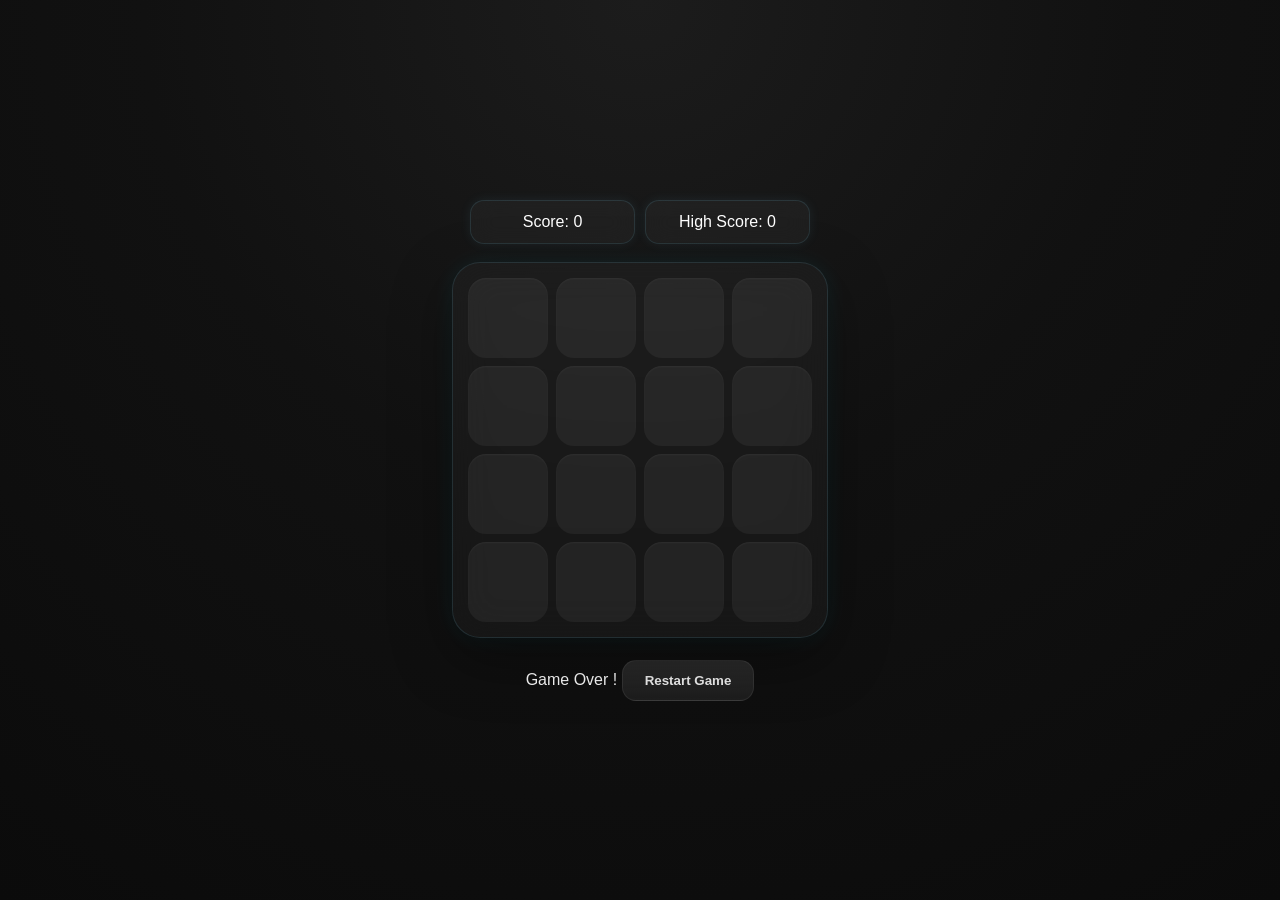
==== games/2048/index.html @ 2ca39471 "Made HTML and CSS for 2024" ====
<!DOCTYPE html>
<html lang="en">
<head>
    <meta charset="UTF-8">
    <meta name="viewport" content="width=device-width, initial-scale=1.0">
    <link rel="stylesheet" href="style.css">
    <title>2048</title>
</head>

<body>
     
    <div class = "score-container">
        <div> Score: <span id = "current-score">0</span></div>
        <div> High Score: <span id = "high-score">0</span></div>
    </div>

    <div class = "game-container">
        <div class = "grid">
            <div class = "cell" data-row="0" data-col="0"></div>
            <div class = "cell" data-row="0" data-col="1"></div>
            <div class = "cell" data-row="0" data-col="2"></div>
            <div class = "cell" data-row="0" data-col="3"></div>
            <div class = "cell" data-row="1" data-col="0"></div>
            <div class = "cell" data-row="1" data-col="1"></div>
            <div class = "cell" data-row="1" data-col="2"></div>
            <div class = "cell" data-row="1" data-col="3"></div>
            <div class = "cell" data-row="2" data-col="0"></div>
            <div class = "cell" data-row="2" data-col="1"></div>
            <div class = "cell" data-row="2" data-col="2"></div>
            <div class = "cell" data-row="2" data-col="3"></div>
            <div class = "cell" data-row="3" data-col="0"></div>
            <div class = "cell" data-row="3" data-col="1"></div>
            <div class = "cell" data-row="3" data-col="2"></div>
            <div class = "cell" data-row="3" data-col="3"></div>
        </div>
    </div>

    <div id = "game-over">
        Game Over !
        <button id = "restart-btn"> Restart Game </button>
    </div>

    <script src = "index.js"></script>
</body>
</html>
---- games/2048/style.css ----
@import url('https://fonts.googleapis.com/css2?family=Poppins:wght@300;400;500;600;700&display=swap');

*{
    margin:0;
    padding:0;
    box-sizing:border-box;
}

body{
    font-family:'Inter',sans-serif;
    min-height:100vh;
    display:flex;
    flex-direction:column;
    align-items:center;
    justify-content:center;
    overflow:hidden;
    background:
        radial-gradient(circle at top,
        #1c1c1c 0%,
        #111 45%,
        #0b0b0b 100%);
    color:#fff;
}

.score-container{
    width:340px;
    display:flex;
    justify-content:space-between;
    margin-bottom:18px;
    gap:10px;
}

.score-container div{
    flex:1;
    text-align:center;
    padding:12px;
    border-radius:14px;
    background:rgba(255,255,255,.04);
    backdrop-filter:blur(12px);
    border:1px solid rgba(120,220,255,.12);
    box-shadow:
        0 0 12px rgba(120,220,255,.08);
}

.game-container{
    padding:15px;
    border-radius:28px;
    background:rgba(255,255,255,.03);
    backdrop-filter:blur(20px);
    border:1px solid rgba(120,220,255,.12);
    box-shadow:
        0 20px 60px rgba(0,0,0,.4),
        0 0 25px rgba(0,229,255,.08);
}


.grid{
    display:grid;
    grid-template-columns:repeat(4, 80px);
    gap:8px;
}

.cell{
    width:80px;
    height:80px;
    border-radius:18px;
    display:flex;
    align-items:center;
    justify-content:center;
    font-size:1.6rem;
    font-weight:700;
    color:white;
    background:rgba(255,255,255,.05);
    transition:all .2s ease;
    box-shadow: inset 0 1px 2px rgba(255,255,255,.05);
}

.score-container div{
    flex:1;
    text-align:center;
    padding:12px;
    border-radius:14px;
    background:rgba(255,255,255,.04);
    backdrop-filter:blur(12px);
    border:1px solid rgba(120,220,255,.12);
    box-shadow: 0 0 12px rgba(120,220,255,.08);
}

#restart-btn{
    margin-top:22px;
    padding:12px 22px;
    border:none;
    border-radius:14px;
    background:linear-gradient(
        180deg,
        #2c2c2c,
        #1d1d1d
    );
    color:#f2f2f2;
    font-weight:600;
    cursor:pointer;
    border:1px solid rgba(255,255,255,.08);
    transition:.2s;
}

#restart-btn:hover{
    transform:translateY(-2px);
    box-shadow:0 0 18px rgba(0,229,255,.18);
}
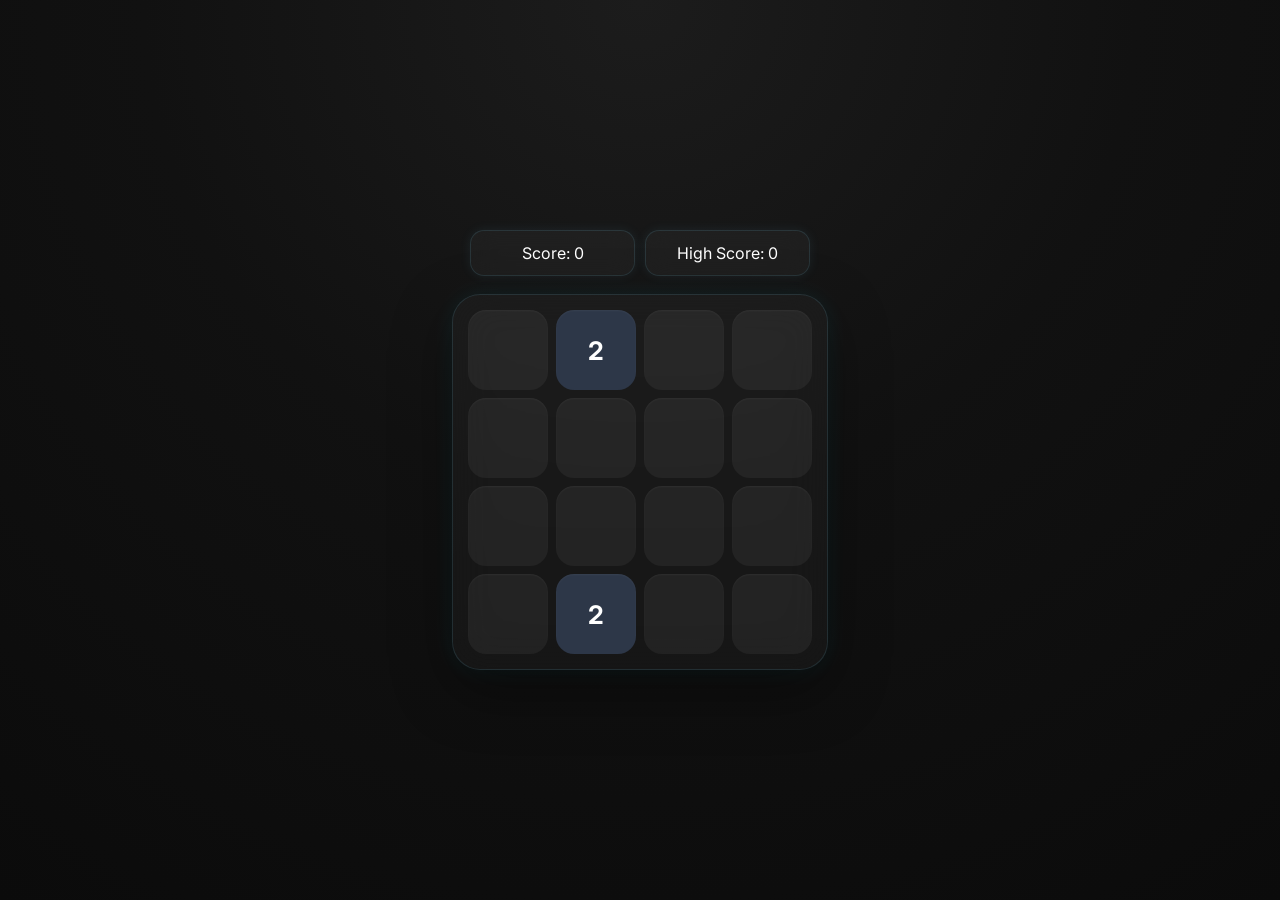
==== commit 7219a10b: "Added bg.js for 2048 and few optimisation" ====
--- a/games/2048/index.html
+++ b/games/2048/index.html
@@ -8,7 +8,8 @@
 </head>
 
 <body>
-     
+    <canvas id="bg"></canvas>
+
     <div class = "score-container">
         <div> Score: <span id = "current-score">0</span></div>
         <div> High Score: <span id = "high-score">0</span></div>
@@ -40,6 +41,7 @@
         <button id = "restart-btn"> Restart Game </button>
     </div>
 
+    <script src = "bg.js"></script>
     <script src = "index.js"></script>
 </body>
 </html>
--- a/games/2048/style.css
+++ b/games/2048/style.css
@@ -1,9 +1,19 @@
-@import url('https://fonts.googleapis.com/css2?family=Poppins:wght@300;400;500;600;700&display=swap');
+@import url('https://fonts.googleapis.com/css2?family=Inter:wght@400;500;600;700&display=swap');
 
 *{
     margin:0;
     padding:0;
     box-sizing:border-box;
+}
+
+#bg {
+    position: fixed;
+    inset: 0;
+    top: 0;
+    left: 0;
+    width: 100%;
+    height: 100%;
+    z-index: -1;
 }
 
 body{
@@ -14,12 +24,24 @@
     align-items:center;
     justify-content:center;
     overflow:hidden;
+    touch-action:none;
+    user-select:none;
+    -webkit-user-select:none;
     background:
         radial-gradient(circle at top,
         #1c1c1c 0%,
         #111 45%,
         #0b0b0b 100%);
     color:#fff;
+}
+
+h1{
+    font-size:2.5rem;
+    font-weight:600;
+    letter-spacing:-0.03em;
+    margin-bottom:25px;
+    color:#f8f8f8;
+    text-shadow:0 0 15px rgba(0,229,255,.2);
 }
 
 .score-container{
@@ -51,8 +73,9 @@
     box-shadow:
         0 20px 60px rgba(0,0,0,.4),
         0 0 25px rgba(0,229,255,.08);
-}
-
+    position: relative;
+    z-index: 2;
+}
 
 .grid{
     display:grid;
@@ -71,19 +94,79 @@
     font-weight:700;
     color:white;
     background:rgba(255,255,255,.05);
-    transition:all .2s ease;
-    box-shadow: inset 0 1px 2px rgba(255,255,255,.05);
-}
-
-.score-container div{
-    flex:1;
-    text-align:center;
-    padding:12px;
-    border-radius:14px;
-    background:rgba(255,255,255,.04);
-    backdrop-filter:blur(12px);
-    border:1px solid rgba(120,220,255,.12);
-    box-shadow: 0 0 12px rgba(120,220,255,.08);
+    transition:
+        transform 0.12s ease,
+        background 0.2s ease,
+        box-shadow 0.2s ease;
+    box-shadow:
+        inset 0 1px 2px rgba(255,255,255,.05);
+}
+
+.cell:hover{
+    transform:translateY(-2px);
+}
+
+.cell[data-value="2"]{
+    background:#2d3748;
+}
+
+.cell[data-value="4"]{
+    background:#334155;
+}
+
+.cell[data-value="8"]{
+    background:#0369a1;
+    box-shadow:0 0 15px rgba(3,105,161,.4);
+}
+
+.cell[data-value="16"]{
+    background:#0891b2;
+    box-shadow:0 0 15px rgba(8,145,178,.4);
+}
+
+.cell[data-value="32"]{
+    background:#0ea5e9;
+    box-shadow:0 0 18px rgba(14,165,233,.45);
+}
+
+.cell[data-value="64"]{
+    background:#06b6d4;
+    box-shadow:0 0 20px rgba(6,182,212,.5);
+}
+
+.cell[data-value="128"]{
+    background:#14b8a6;
+    box-shadow:0 0 20px rgba(20,184,166,.5);
+}
+
+.cell[data-value="256"]{
+    background:#10b981;
+    box-shadow:0 0 22px rgba(16,185,129,.55);
+}
+
+.cell[data-value="512"]{
+    background:#22c55e;
+    box-shadow:0 0 24px rgba(34,197,94,.6);
+}
+
+.cell[data-value="1024"]{
+    background:#84cc16;
+    box-shadow:0 0 26px rgba(132,204,22,.65);
+}
+
+.cell[data-value="2048"]{
+    background:#eab308;
+    color:#111;
+    box-shadow:
+        0 0 15px rgba(234,179,8,.8),
+        0 0 35px rgba(234,179,8,.5);
+}
+
+.cell[data-value="4096"]{
+    background:#f97316;
+    box-shadow:
+        0 0 18px rgba(249,115,22,.8),
+        0 0 40px rgba(249,115,22,.5);
 }
 
 #restart-btn{
@@ -107,3 +190,64 @@
     transform:translateY(-2px);
     box-shadow:0 0 18px rgba(0,229,255,.18);
 }
+
+#game-over{
+    position:fixed;
+    top:50%;
+    left:50%;
+    transform:translate(-50%,-50%);
+    display:none;
+    flex-direction:column;
+    align-items:center;
+    gap:15px;
+
+    padding:30px;
+    border-radius:22px;
+
+    background:rgba(20,20,20,.9);
+    backdrop-filter:blur(20px);
+
+    border:1px solid rgba(120,220,255,.15);
+
+    box-shadow:
+        0 0 25px rgba(0,229,255,.15),
+        0 20px 60px rgba(0,0,0,.5);
+
+    color:white;
+    animation:popup .3s ease;
+}
+
+.new-tile{
+    animation: pop .18s ease;
+}
+
+@keyframes pop{
+    0%{
+        transform:scale(0);
+        opacity:0;
+    }
+
+    70%{
+        transform:scale(1.12);
+    }
+
+    100%{
+        transform:scale(1);
+        opacity:1;
+    }
+}
+
+.merged-tile{
+    animation: merge .18s ease;
+}
+
+@keyframes merge{
+    0%{
+        transform:scale(1.25);
+    }
+
+    100%{
+        transform:scale(1);
+    }
+}
+
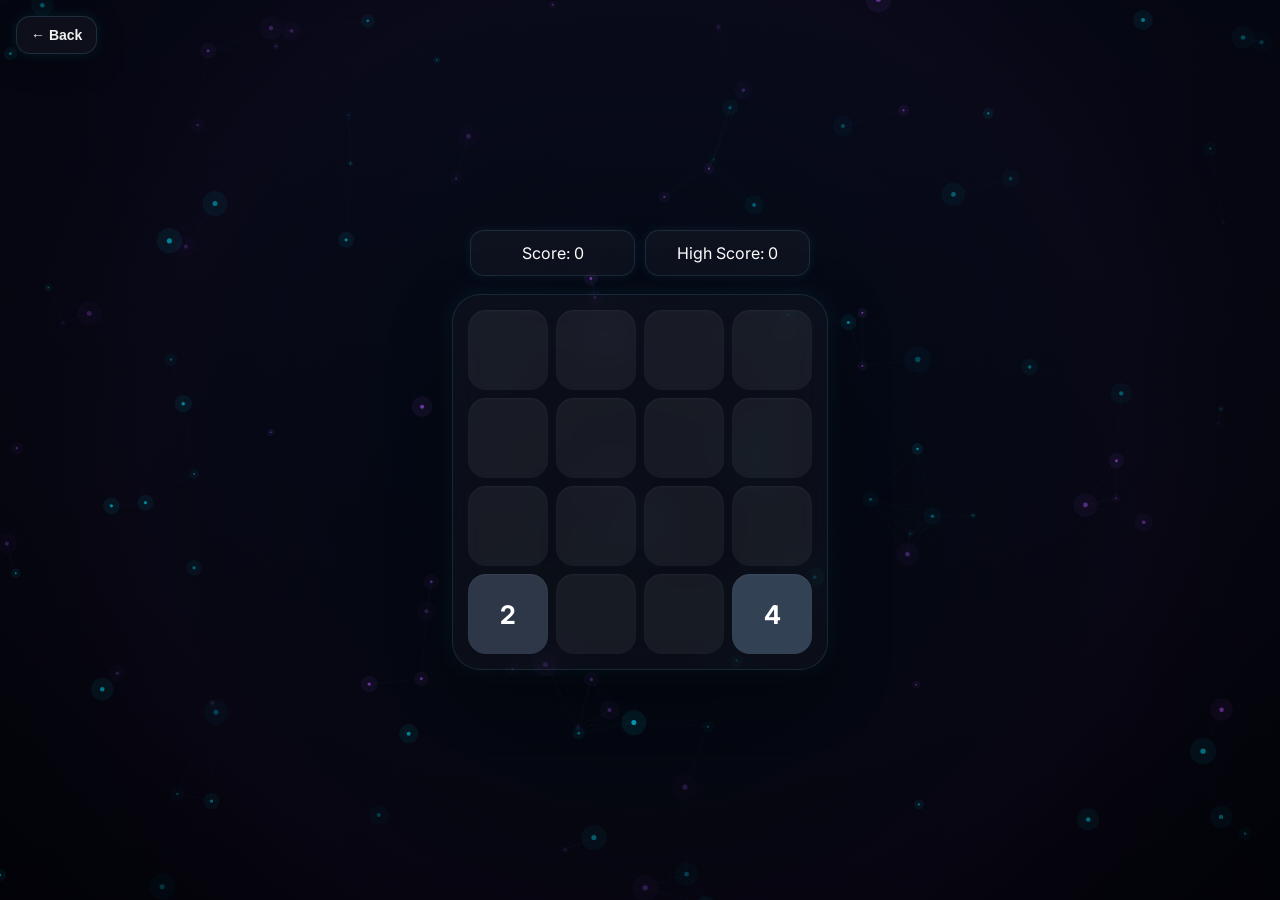
==== commit e5d68b2b: "Added back buttons" ====
--- a/games/2048/index.html
+++ b/games/2048/index.html
@@ -9,6 +9,7 @@
 
 <body>
     <canvas id="bg"></canvas>
+    <button class="back-btn" onclick="goBack()">← Back</button>
 
     <div class = "score-container">
         <div> Score: <span id = "current-score">0</span></div>
--- a/games/2048/style.css
+++ b/games/2048/style.css
@@ -50,6 +50,7 @@
     justify-content:space-between;
     margin-bottom:18px;
     gap:10px;
+    z-index: 2;
 }
 
 .score-container div{
@@ -200,21 +201,18 @@
     flex-direction:column;
     align-items:center;
     gap:15px;
-
     padding:30px;
     border-radius:22px;
-
     background:rgba(20,20,20,.9);
     backdrop-filter:blur(20px);
-
     border:1px solid rgba(120,220,255,.15);
-
     box-shadow:
         0 0 25px rgba(0,229,255,.15),
         0 20px 60px rgba(0,0,0,.5);
 
     color:white;
     animation:popup .3s ease;
+    z-index: 999;
 }
 
 .new-tile{
@@ -251,3 +249,30 @@
     }
 }
 
+.back-btn{
+    position: fixed;
+    top: 16px;
+    left: 16px;
+    padding: 10px 14px;
+    border-radius: 14px;
+    border: 1px solid rgba(120,220,255,.15);
+    background: rgba(255,255,255,.04);
+    backdrop-filter: blur(12px);
+    color: #f2f2f2;
+    font-weight: 600;
+    font-size: 14px;
+    cursor: pointer;
+    z-index: 1000;
+    transition: 0.2s ease;
+    box-shadow:
+        0 0 12px rgba(0,229,255,.10),
+        0 10px 30px rgba(0,0,0,.3);
+}
+
+.back-btn:hover{
+    transform: translateY(-2px);
+    background: rgba(255,255,255,.07);
+    box-shadow:
+        0 0 18px rgba(0,229,255,.25),
+        0 15px 40px rgba(0,0,0,.4);
+}
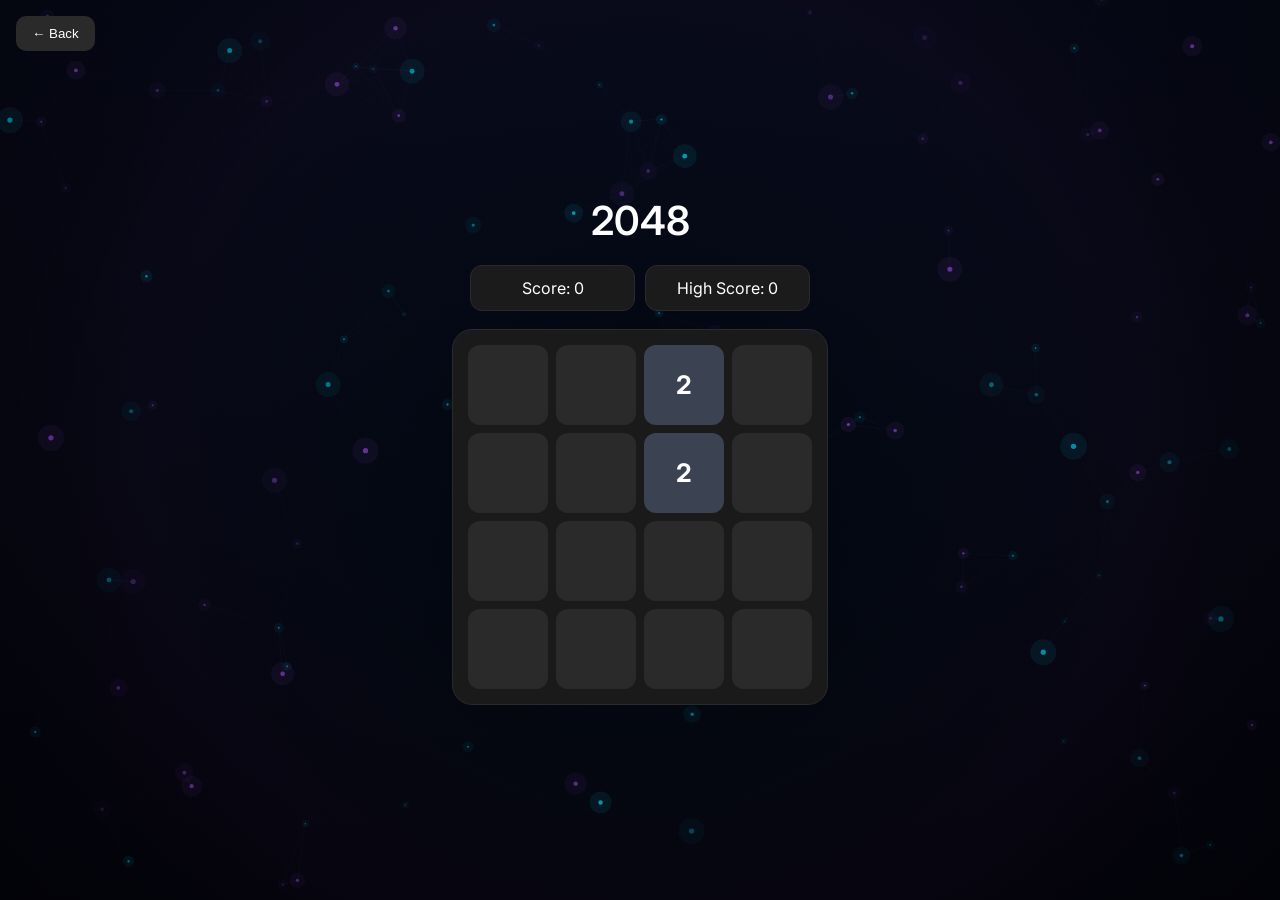
==== commit b6819481: "Fixed HTML consistency" ====
--- a/games/2048/index.html
+++ b/games/2048/index.html
@@ -4,6 +4,7 @@
     <meta charset="UTF-8">
     <meta name="viewport" content="width=device-width, initial-scale=1.0">
     <link rel="stylesheet" href="style.css">
+    
     <title>2048</title>
 </head>
 
@@ -11,6 +12,8 @@
     <canvas id="bg"></canvas>
     <button class="back-btn" onclick="goBack()">← Back</button>
 
+    <h1> 2048 </h1>
+    
     <div class = "score-container">
         <div> Score: <span id = "current-score">0</span></div>
         <div> High Score: <span id = "high-score">0</span></div>
--- a/games/2048/style.css
+++ b/games/2048/style.css
@@ -6,217 +6,187 @@
     box-sizing:border-box;
 }
 
-#bg {
-    position: fixed;
-    inset: 0;
-    top: 0;
-    left: 0;
-    width: 100%;
-    height: 100%;
-    z-index: -1;
-}
-
 body{
     font-family:'Inter',sans-serif;
     min-height:100vh;
+
     display:flex;
     flex-direction:column;
     align-items:center;
     justify-content:center;
+
+    background:#111;
+    color:white;
+
     overflow:hidden;
-    touch-action:none;
-    user-select:none;
-    -webkit-user-select:none;
-    background:
-        radial-gradient(circle at top,
-        #1c1c1c 0%,
-        #111 45%,
-        #0b0b0b 100%);
-    color:#fff;
+}
+
+#bg{
+    position:fixed;
+    inset:0;
+    z-index:-1;
 }
 
 h1{
+    margin-bottom:20px;
     font-size:2.5rem;
     font-weight:600;
-    letter-spacing:-0.03em;
-    margin-bottom:25px;
-    color:#f8f8f8;
-    text-shadow:0 0 15px rgba(0,229,255,.2);
 }
 
 .score-container{
     width:340px;
+
     display:flex;
-    justify-content:space-between;
+    gap:10px;
+
     margin-bottom:18px;
-    gap:10px;
-    z-index: 2;
 }
 
 .score-container div{
     flex:1;
+
+    padding:12px;
+
     text-align:center;
-    padding:12px;
-    border-radius:14px;
-    background:rgba(255,255,255,.04);
-    backdrop-filter:blur(12px);
-    border:1px solid rgba(120,220,255,.12);
-    box-shadow:
-        0 0 12px rgba(120,220,255,.08);
+
+    border-radius:12px;
+
+    background:#1b1b1b;
+    border:1px solid #2a2a2a;
 }
 
 .game-container{
     padding:15px;
-    border-radius:28px;
-    background:rgba(255,255,255,.03);
-    backdrop-filter:blur(20px);
-    border:1px solid rgba(120,220,255,.12);
-    box-shadow:
-        0 20px 60px rgba(0,0,0,.4),
-        0 0 25px rgba(0,229,255,.08);
-    position: relative;
-    z-index: 2;
+
+    border-radius:20px;
+
+    background:#1a1a1a;
+    border:1px solid #2a2a2a;
 }
 
 .grid{
     display:grid;
-    grid-template-columns:repeat(4, 80px);
+    grid-template-columns:repeat(4,80px);
     gap:8px;
 }
 
 .cell{
     width:80px;
     height:80px;
-    border-radius:18px;
+
     display:flex;
     align-items:center;
     justify-content:center;
+
+    border-radius:12px;
+
     font-size:1.6rem;
     font-weight:700;
+
+    background:#2a2a2a;
+
+    transition:0.15s ease;
+}
+
+.cell[data-value="2"]{
+    background:#3b4252;
+}
+
+.cell[data-value="4"]{
+    background:#434c5e;
+}
+
+.cell[data-value="8"]{
+    background:#5e81ac;
+}
+
+.cell[data-value="16"]{
+    background:#81a1c1;
+}
+
+.cell[data-value="32"]{
+    background:#88c0d0;
+}
+
+.cell[data-value="64"]{
+    background:#8fbcbb;
+}
+
+.cell[data-value="128"]{
+    background:#a3be8c;
+    color:#111;
+}
+
+.cell[data-value="256"]{
+    background:#ebcb8b;
+    color:#111;
+}
+
+.cell[data-value="512"]{
+    background:#d08770;
+}
+
+.cell[data-value="1024"]{
+    background:#bf616a;
+}
+
+.cell[data-value="2048"]{
+    background:#ffcc00;
+    color:#111;
+}
+
+#restart-btn,
+.back-btn{
+    padding:10px 16px;
+
+    border:none;
+    border-radius:10px;
+
+    background:#2a2a2a;
     color:white;
-    background:rgba(255,255,255,.05);
-    transition:
-        transform 0.12s ease,
-        background 0.2s ease,
-        box-shadow 0.2s ease;
-    box-shadow:
-        inset 0 1px 2px rgba(255,255,255,.05);
-}
-
-.cell:hover{
-    transform:translateY(-2px);
-}
-
-.cell[data-value="2"]{
-    background:#2d3748;
-}
-
-.cell[data-value="4"]{
-    background:#334155;
-}
-
-.cell[data-value="8"]{
-    background:#0369a1;
-    box-shadow:0 0 15px rgba(3,105,161,.4);
-}
-
-.cell[data-value="16"]{
-    background:#0891b2;
-    box-shadow:0 0 15px rgba(8,145,178,.4);
-}
-
-.cell[data-value="32"]{
-    background:#0ea5e9;
-    box-shadow:0 0 18px rgba(14,165,233,.45);
-}
-
-.cell[data-value="64"]{
-    background:#06b6d4;
-    box-shadow:0 0 20px rgba(6,182,212,.5);
-}
-
-.cell[data-value="128"]{
-    background:#14b8a6;
-    box-shadow:0 0 20px rgba(20,184,166,.5);
-}
-
-.cell[data-value="256"]{
-    background:#10b981;
-    box-shadow:0 0 22px rgba(16,185,129,.55);
-}
-
-.cell[data-value="512"]{
-    background:#22c55e;
-    box-shadow:0 0 24px rgba(34,197,94,.6);
-}
-
-.cell[data-value="1024"]{
-    background:#84cc16;
-    box-shadow:0 0 26px rgba(132,204,22,.65);
-}
-
-.cell[data-value="2048"]{
-    background:#eab308;
-    color:#111;
-    box-shadow:
-        0 0 15px rgba(234,179,8,.8),
-        0 0 35px rgba(234,179,8,.5);
-}
-
-.cell[data-value="4096"]{
-    background:#f97316;
-    box-shadow:
-        0 0 18px rgba(249,115,22,.8),
-        0 0 40px rgba(249,115,22,.5);
-}
-
-#restart-btn{
-    margin-top:22px;
-    padding:12px 22px;
-    border:none;
-    border-radius:14px;
-    background:linear-gradient(
-        180deg,
-        #2c2c2c,
-        #1d1d1d
-    );
-    color:#f2f2f2;
-    font-weight:600;
+
     cursor:pointer;
-    border:1px solid rgba(255,255,255,.08);
-    transition:.2s;
-}
-
-#restart-btn:hover{
-    transform:translateY(-2px);
-    box-shadow:0 0 18px rgba(0,229,255,.18);
+
+    transition:0.15s ease;
+}
+
+#restart-btn:hover,
+.back-btn:hover{
+    background:#383838;
+}
+
+.back-btn{
+    position:fixed;
+    top:16px;
+    left:16px;
 }
 
 #game-over{
     position:fixed;
     top:50%;
     left:50%;
+
     transform:translate(-50%,-50%);
+
     display:none;
     flex-direction:column;
     align-items:center;
     gap:15px;
-    padding:30px;
-    border-radius:22px;
-    background:rgba(20,20,20,.9);
-    backdrop-filter:blur(20px);
-    border:1px solid rgba(120,220,255,.15);
-    box-shadow:
-        0 0 25px rgba(0,229,255,.15),
-        0 20px 60px rgba(0,0,0,.5);
-
-    color:white;
-    animation:popup .3s ease;
-    z-index: 999;
+
+    padding:25px;
+
+    border-radius:16px;
+
+    background:#1e1e1e;
+    border:1px solid #333;
 }
 
 .new-tile{
-    animation: pop .18s ease;
+    animation:pop .18s ease;
+}
+
+.merged-tile{
+    animation:merge .18s ease;
 }
 
 @keyframes pop{
@@ -225,54 +195,18 @@
         opacity:0;
     }
 
-    70%{
-        transform:scale(1.12);
-    }
-
     100%{
         transform:scale(1);
         opacity:1;
     }
 }
 
-.merged-tile{
-    animation: merge .18s ease;
-}
-
 @keyframes merge{
     0%{
-        transform:scale(1.25);
+        transform:scale(1.15);
     }
 
     100%{
         transform:scale(1);
     }
-}
-
-.back-btn{
-    position: fixed;
-    top: 16px;
-    left: 16px;
-    padding: 10px 14px;
-    border-radius: 14px;
-    border: 1px solid rgba(120,220,255,.15);
-    background: rgba(255,255,255,.04);
-    backdrop-filter: blur(12px);
-    color: #f2f2f2;
-    font-weight: 600;
-    font-size: 14px;
-    cursor: pointer;
-    z-index: 1000;
-    transition: 0.2s ease;
-    box-shadow:
-        0 0 12px rgba(0,229,255,.10),
-        0 10px 30px rgba(0,0,0,.3);
-}
-
-.back-btn:hover{
-    transform: translateY(-2px);
-    background: rgba(255,255,255,.07);
-    box-shadow:
-        0 0 18px rgba(0,229,255,.25),
-        0 15px 40px rgba(0,0,0,.4);
-}
+}
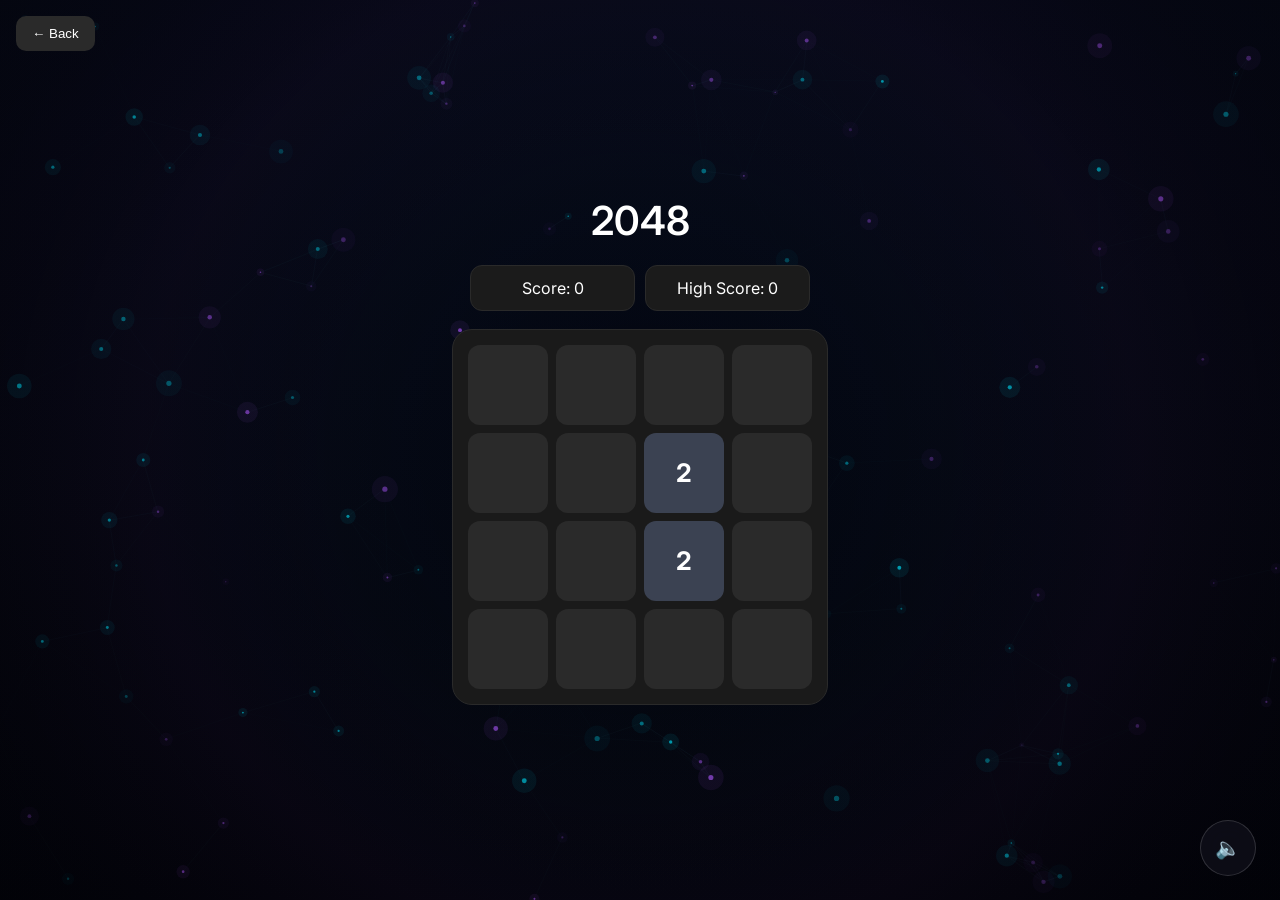
==== commit 783fb9e0: "Added background music on every page" ====
--- a/games/2048/index.html
+++ b/games/2048/index.html
@@ -47,5 +47,8 @@
 
     <script src = "bg.js"></script>
     <script src = "index.js"></script>
+
+    <link rel="stylesheet" href="../../css/hub-utils.css">
+    <script src="../../js/bg-music.js"></script>
 </body>
 </html>
--- a/games/2048/style.css
+++ b/games/2048/style.css
@@ -7,7 +7,7 @@
 }
 
 body{
-    font-family:'Inter',sans-serif;
+    font-family: Inter, sans-serif;
     min-height:100vh;
 
     display:flex;
--- a/css/hub-utils.css
+++ b/css/hub-utils.css
@@ -0,0 +1,107 @@
+.audio-container {
+    position: fixed;
+    bottom: 24px;
+    right: 24px;
+    z-index: 1000;
+}
+
+#music-btn {
+    width: 56px;
+    height: 56px;
+
+    border: 1px solid rgba(255,255,255,0.15);
+    border-radius: 50%;
+
+    background: rgba(15,15,25,0.8);
+    backdrop-filter: blur(12px);
+
+    color: white;
+    font-size: 1.3rem;
+    cursor: pointer;
+
+    padding: 0;
+    margin: 0;
+    display: flex;
+    align-items: center;
+    justify-content: center;
+    line-height: 1;
+
+
+    transition:
+        transform 0.25s ease,
+        background 0.25s ease,
+        border-color 0.25s ease,
+        box-shadow 0.25s ease;
+}
+
+#music-btn:hover {
+    transform: scale(1.08);
+
+    background: rgba(0,255,255,0.12);
+    border-color: rgba(0,255,255,0.5);
+
+    box-shadow:
+        0 0 15px rgba(0,255,255,0.35),
+        0 0 40px rgba(0,255,255,0.15);
+}
+
+#music-btn:active {
+    transform: scale(0.95);
+}
+
+#volume-slider {
+    position: absolute;
+
+    bottom: 70px;
+    right: 8px;
+
+    width: 42px;
+    height: 150px;
+
+    padding: 0px;
+
+    background: rgba(15,15,25,0.92);
+    border: 1px solid rgba(255,255,255,0.12);
+    border-radius: 20px;
+    backdrop-filter: blur(12px);
+
+    accent-color: cyan;
+
+    writing-mode: vertical-lr;
+    direction: rtl;
+
+    opacity: 0;
+    pointer-events: none;
+
+    transform: translateY(10px);
+
+    transition:
+        opacity 0.25s ease,
+        transform 0.25s ease;
+}
+
+.audio-container.open #volume-slider {
+    opacity: 1;
+    pointer-events: auto;
+    transform: translateY(0);
+}
+
+#music-btn.playing {
+    animation: pulse 2s infinite;
+}
+
+@keyframes pulse {
+    0% {
+        box-shadow: 0 0 0 rgba(0,255,255,0);
+    }
+
+    50% {
+        box-shadow:
+            0 0 20px rgba(0,255,255,0.45),
+            0 0 40px rgba(0,255,255,0.2);
+    }
+
+    100% {
+        box-shadow: 0 0 0 rgba(0,255,255,0);
+    }
+}
